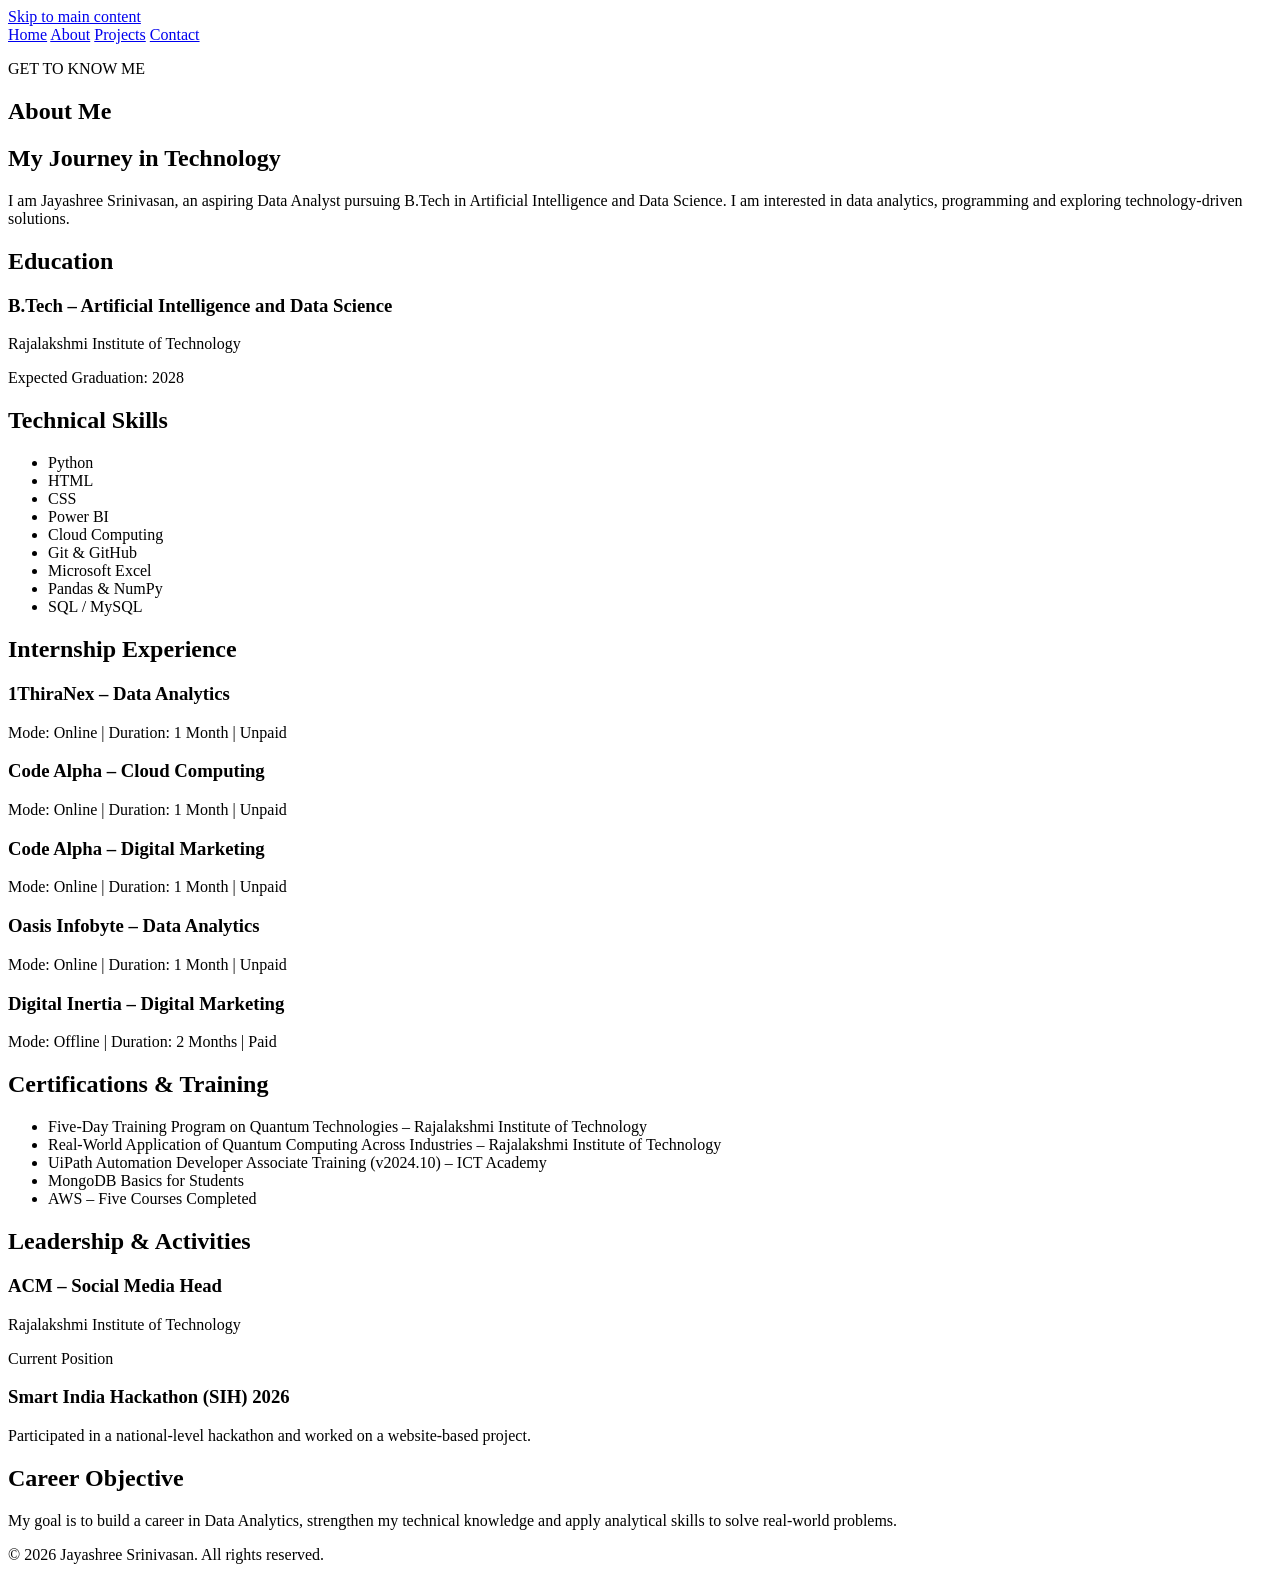
==== about.html @ 3fba59a2 "Add files via upload" ====
<!DOCTYPE html>
<html lang="en">
<head>
    <meta charset="UTF-8">
    <meta name="viewport" content="width=device-width, initial-scale=1.0">
    <meta name="description" content="About Jayashree Srinivasan, aspiring Data Analyst, her education, internships, certifications and leadership experience.">
    <meta name="author" content="Jayashree Srinivasan">
    <title>About Me | Jayashree Srinivasan</title>
    <link rel="stylesheet" href="css/style.css">
</head>
<body>

    <a class="skip-link" href="#main-content">Skip to main content</a>

    <header>
        <nav aria-label="Main navigation">
            <a href="index.html">Home</a>
            <a href="about.html" aria-current="page">About</a>
            <a href="projects.html">Projects</a>
            <a href="contact.html">Contact</a>
        </nav>
    </header>

    <main id="main-content">

        <section class="hero" aria-labelledby="about-title">
            <p class="intro-label">GET TO KNOW ME</p>
            <h1 id="about-title">About Me</h1>
            <h2>My Journey in Technology</h2>
            <p>
                I am Jayashree Srinivasan, an aspiring Data Analyst
                pursuing B.Tech in Artificial Intelligence and Data Science.
                I am interested in data analytics, programming and
                exploring technology-driven solutions.
            </p>
        </section>

        <section aria-labelledby="education-title">
            <h2 id="education-title">Education</h2>
            <article>
                <h3>B.Tech – Artificial Intelligence and Data Science</h3>
                <p>Rajalakshmi Institute of Technology</p>
                <p>Expected Graduation: 2028</p>
            </article>
        </section>

        <section aria-labelledby="skills-title">
            <h2 id="skills-title">Technical Skills</h2>
            <ul class="skills-list">
                <li>Python</li>
                <li>HTML</li>
                <li>CSS</li>
                <li>Power BI</li>
                <li>Cloud Computing</li>
                <li>Git &amp; GitHub</li>
                <li>Microsoft Excel</li>
                <li>Pandas &amp; NumPy</li>
                <li>SQL / MySQL</li>
            </ul>
        </section>

        <section aria-labelledby="internship-title">
            <h2 id="internship-title">Internship Experience</h2>

            <article>
                <h3>1ThiraNex – Data Analytics</h3>
                <p>Mode: Online | Duration: 1 Month | Unpaid</p>
            </article>

            <article>
                <h3>Code Alpha – Cloud Computing</h3>
                <p>Mode: Online | Duration: 1 Month | Unpaid</p>
            </article>

            <article>
                <h3>Code Alpha – Digital Marketing</h3>
                <p>Mode: Online | Duration: 1 Month | Unpaid</p>
            </article>

            <article>
                <h3>Oasis Infobyte – Data Analytics</h3>
                <p>Mode: Online | Duration: 1 Month | Unpaid</p>
            </article>

            <article>
                <h3>Digital Inertia – Digital Marketing</h3>
                <p>Mode: Offline | Duration: 2 Months | Paid</p>
            </article>
        </section>

        <section aria-labelledby="certifications-title">
            <h2 id="certifications-title">Certifications &amp; Training</h2>
            <ul>
                <li>Five-Day Training Program on Quantum Technologies – Rajalakshmi Institute of Technology</li>
                <li>Real-World Application of Quantum Computing Across Industries – Rajalakshmi Institute of Technology</li>
                <li>UiPath Automation Developer Associate Training (v2024.10) – ICT Academy</li>
                <li>MongoDB Basics for Students</li>
                <li>AWS – Five Courses Completed</li>
            </ul>
        </section>

        <section aria-labelledby="leadership-title">
            <h2 id="leadership-title">Leadership &amp; Activities</h2>

            <article>
                <h3>ACM – Social Media Head</h3>
                <p>Rajalakshmi Institute of Technology</p>
                <p>Current Position</p>
            </article>

            <article>
                <h3>Smart India Hackathon (SIH) 2026</h3>
                <p>Participated in a national-level hackathon and worked on a website-based project.</p>
            </article>
        </section>

        <section aria-labelledby="goal-title">
            <h2 id="goal-title">Career Objective</h2>
            <p>
                My goal is to build a career in Data Analytics,
                strengthen my technical knowledge and apply analytical
                skills to solve real-world problems.
            </p>
        </section>

    </main>

    <footer>
        <p>&copy; 2026 Jayashree Srinivasan. All rights reserved.</p>
    </footer>

</body>
</html>
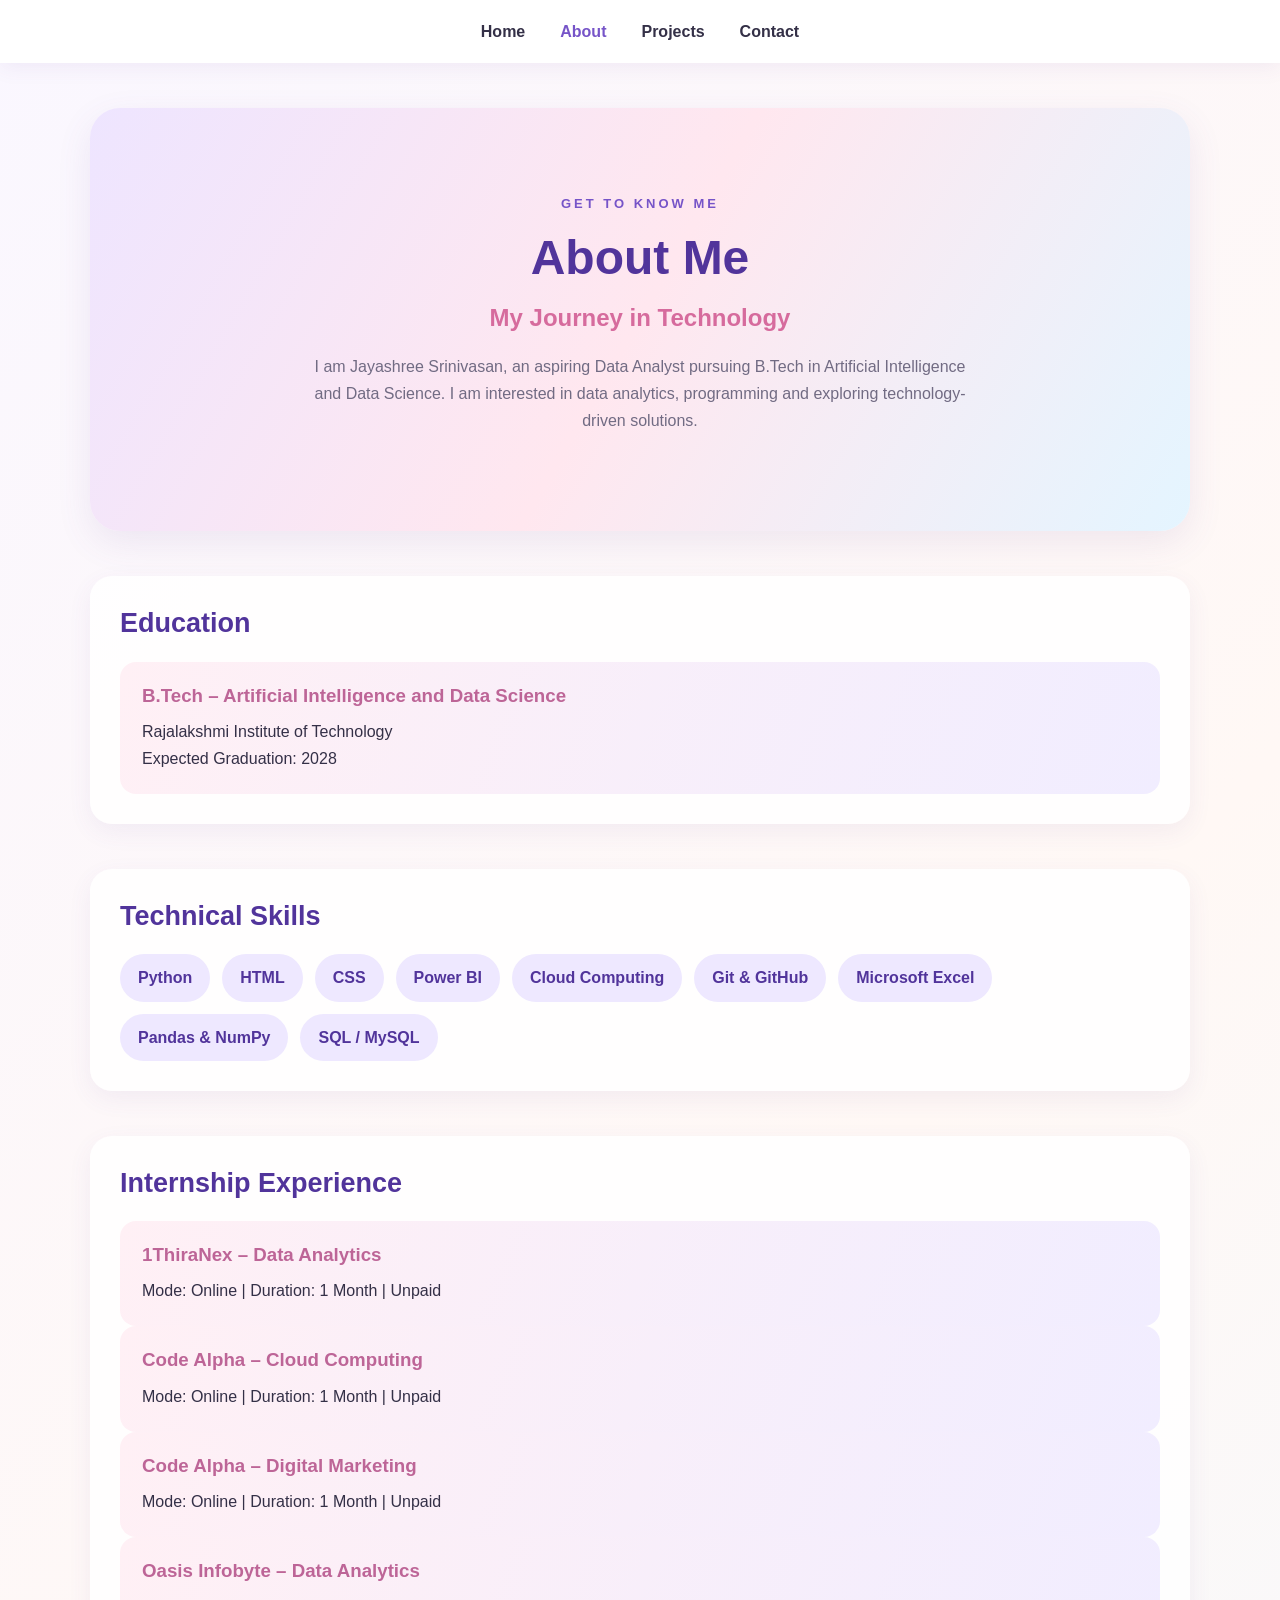
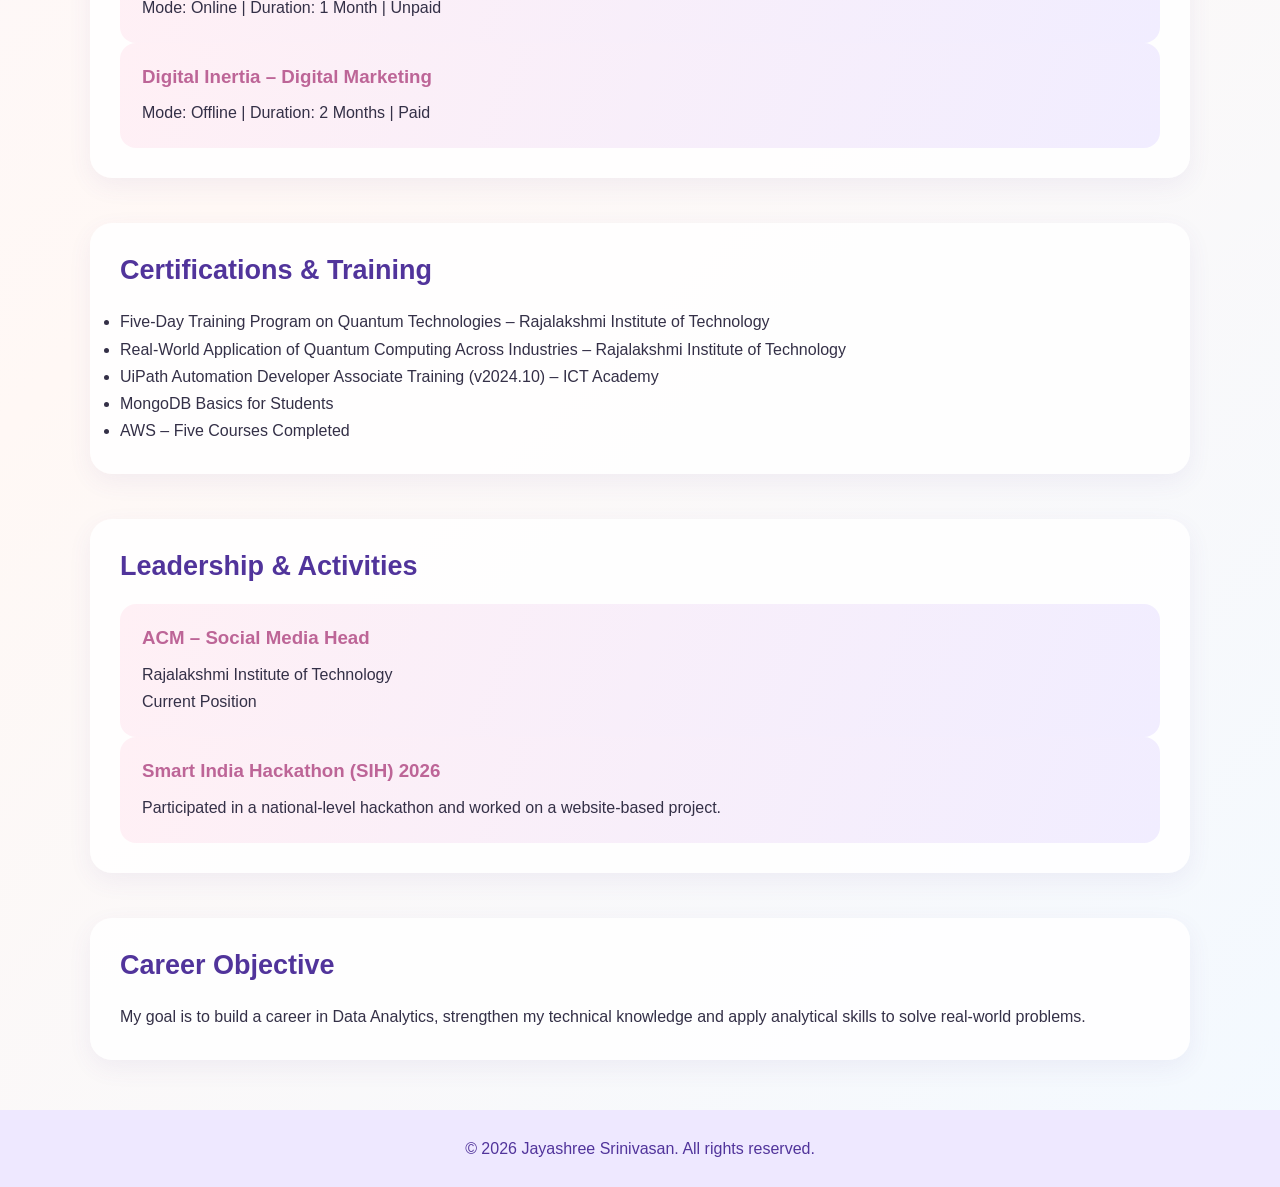
==== commit 31995547: "Task 2 - Advanced CSS and Dark Mode" ====
--- a/about.html
+++ b/about.html
@@ -1,134 +1,134 @@
-
-<!DOCTYPE html>
-<html lang="en">
-<head>
-    <meta charset="UTF-8">
-    <meta name="viewport" content="width=device-width, initial-scale=1.0">
-    <meta name="description" content="About Jayashree Srinivasan, aspiring Data Analyst, her education, internships, certifications and leadership experience.">
-    <meta name="author" content="Jayashree Srinivasan">
-    <title>About Me | Jayashree Srinivasan</title>
-    <link rel="stylesheet" href="css/style.css">
-</head>
-<body>
-
-    <a class="skip-link" href="#main-content">Skip to main content</a>
-
-    <header>
-        <nav aria-label="Main navigation">
-            <a href="index.html">Home</a>
-            <a href="about.html" aria-current="page">About</a>
-            <a href="projects.html">Projects</a>
-            <a href="contact.html">Contact</a>
-        </nav>
-    </header>
-
-    <main id="main-content">
-
-        <section class="hero" aria-labelledby="about-title">
-            <p class="intro-label">GET TO KNOW ME</p>
-            <h1 id="about-title">About Me</h1>
-            <h2>My Journey in Technology</h2>
-            <p>
-                I am Jayashree Srinivasan, an aspiring Data Analyst
-                pursuing B.Tech in Artificial Intelligence and Data Science.
-                I am interested in data analytics, programming and
-                exploring technology-driven solutions.
-            </p>
-        </section>
-
-        <section aria-labelledby="education-title">
-            <h2 id="education-title">Education</h2>
-            <article>
-                <h3>B.Tech – Artificial Intelligence and Data Science</h3>
-                <p>Rajalakshmi Institute of Technology</p>
-                <p>Expected Graduation: 2028</p>
-            </article>
-        </section>
-
-        <section aria-labelledby="skills-title">
-            <h2 id="skills-title">Technical Skills</h2>
-            <ul class="skills-list">
-                <li>Python</li>
-                <li>HTML</li>
-                <li>CSS</li>
-                <li>Power BI</li>
-                <li>Cloud Computing</li>
-                <li>Git &amp; GitHub</li>
-                <li>Microsoft Excel</li>
-                <li>Pandas &amp; NumPy</li>
-                <li>SQL / MySQL</li>
-            </ul>
-        </section>
-
-        <section aria-labelledby="internship-title">
-            <h2 id="internship-title">Internship Experience</h2>
-
-            <article>
-                <h3>1ThiraNex – Data Analytics</h3>
-                <p>Mode: Online | Duration: 1 Month | Unpaid</p>
-            </article>
-
-            <article>
-                <h3>Code Alpha – Cloud Computing</h3>
-                <p>Mode: Online | Duration: 1 Month | Unpaid</p>
-            </article>
-
-            <article>
-                <h3>Code Alpha – Digital Marketing</h3>
-                <p>Mode: Online | Duration: 1 Month | Unpaid</p>
-            </article>
-
-            <article>
-                <h3>Oasis Infobyte – Data Analytics</h3>
-                <p>Mode: Online | Duration: 1 Month | Unpaid</p>
-            </article>
-
-            <article>
-                <h3>Digital Inertia – Digital Marketing</h3>
-                <p>Mode: Offline | Duration: 2 Months | Paid</p>
-            </article>
-        </section>
-
-        <section aria-labelledby="certifications-title">
-            <h2 id="certifications-title">Certifications &amp; Training</h2>
-            <ul>
-                <li>Five-Day Training Program on Quantum Technologies – Rajalakshmi Institute of Technology</li>
-                <li>Real-World Application of Quantum Computing Across Industries – Rajalakshmi Institute of Technology</li>
-                <li>UiPath Automation Developer Associate Training (v2024.10) – ICT Academy</li>
-                <li>MongoDB Basics for Students</li>
-                <li>AWS – Five Courses Completed</li>
-            </ul>
-        </section>
-
-        <section aria-labelledby="leadership-title">
-            <h2 id="leadership-title">Leadership &amp; Activities</h2>
-
-            <article>
-                <h3>ACM – Social Media Head</h3>
-                <p>Rajalakshmi Institute of Technology</p>
-                <p>Current Position</p>
-            </article>
-
-            <article>
-                <h3>Smart India Hackathon (SIH) 2026</h3>
-                <p>Participated in a national-level hackathon and worked on a website-based project.</p>
-            </article>
-        </section>
-
-        <section aria-labelledby="goal-title">
-            <h2 id="goal-title">Career Objective</h2>
-            <p>
-                My goal is to build a career in Data Analytics,
-                strengthen my technical knowledge and apply analytical
-                skills to solve real-world problems.
-            </p>
-        </section>
-
-    </main>
-
-    <footer>
-        <p>&copy; 2026 Jayashree Srinivasan. All rights reserved.</p>
-    </footer>
-
-</body>
-</html>
+
+<!DOCTYPE html>
+<html lang="en">
+<head>
+    <meta charset="UTF-8">
+    <meta name="viewport" content="width=device-width, initial-scale=1.0">
+    <meta name="description" content="About Jayashree Srinivasan, aspiring Data Analyst, her education, internships, certifications and leadership experience.">
+    <meta name="author" content="Jayashree Srinivasan">
+    <title>About Me | Jayashree Srinivasan</title>
+    <link rel="stylesheet" href="css/style.css">
+</head>
+<body>
+
+    <a class="skip-link" href="#main-content">Skip to main content</a>
+
+    <header>
+        <nav aria-label="Main navigation">
+            <a href="index.html">Home</a>
+            <a href="about.html" aria-current="page">About</a>
+            <a href="projects.html">Projects</a>
+            <a href="contact.html">Contact</a>
+        </nav>
+    </header>
+
+    <main id="main-content">
+
+        <section class="hero" aria-labelledby="about-title">
+            <p class="intro-label">GET TO KNOW ME</p>
+            <h1 id="about-title">About Me</h1>
+            <h2>My Journey in Technology</h2>
+            <p>
+                I am Jayashree Srinivasan, an aspiring Data Analyst
+                pursuing B.Tech in Artificial Intelligence and Data Science.
+                I am interested in data analytics, programming and
+                exploring technology-driven solutions.
+            </p>
+        </section>
+
+        <section aria-labelledby="education-title">
+            <h2 id="education-title">Education</h2>
+            <article>
+                <h3>B.Tech – Artificial Intelligence and Data Science</h3>
+                <p>Rajalakshmi Institute of Technology</p>
+                <p>Expected Graduation: 2028</p>
+            </article>
+        </section>
+
+        <section aria-labelledby="skills-title">
+            <h2 id="skills-title">Technical Skills</h2>
+            <ul class="skills-list">
+                <li>Python</li>
+                <li>HTML</li>
+                <li>CSS</li>
+                <li>Power BI</li>
+                <li>Cloud Computing</li>
+                <li>Git &amp; GitHub</li>
+                <li>Microsoft Excel</li>
+                <li>Pandas &amp; NumPy</li>
+                <li>SQL / MySQL</li>
+            </ul>
+        </section>
+
+        <section aria-labelledby="internship-title">
+            <h2 id="internship-title">Internship Experience</h2>
+
+            <article>
+                <h3>1ThiraNex – Data Analytics</h3>
+                <p>Mode: Online | Duration: 1 Month | Unpaid</p>
+            </article>
+
+            <article>
+                <h3>Code Alpha – Cloud Computing</h3>
+                <p>Mode: Online | Duration: 1 Month | Unpaid</p>
+            </article>
+
+            <article>
+                <h3>Code Alpha – Digital Marketing</h3>
+                <p>Mode: Online | Duration: 1 Month | Unpaid</p>
+            </article>
+
+            <article>
+                <h3>Oasis Infobyte – Data Analytics</h3>
+                <p>Mode: Online | Duration: 1 Month | Unpaid</p>
+            </article>
+
+            <article>
+                <h3>Digital Inertia – Digital Marketing</h3>
+                <p>Mode: Offline | Duration: 2 Months | Paid</p>
+            </article>
+        </section>
+
+        <section aria-labelledby="certifications-title">
+            <h2 id="certifications-title">Certifications &amp; Training</h2>
+            <ul>
+                <li>Five-Day Training Program on Quantum Technologies – Rajalakshmi Institute of Technology</li>
+                <li>Real-World Application of Quantum Computing Across Industries – Rajalakshmi Institute of Technology</li>
+                <li>UiPath Automation Developer Associate Training (v2024.10) – ICT Academy</li>
+                <li>MongoDB Basics for Students</li>
+                <li>AWS – Five Courses Completed</li>
+            </ul>
+        </section>
+
+        <section aria-labelledby="leadership-title">
+            <h2 id="leadership-title">Leadership &amp; Activities</h2>
+
+            <article>
+                <h3>ACM – Social Media Head</h3>
+                <p>Rajalakshmi Institute of Technology</p>
+                <p>Current Position</p>
+            </article>
+
+            <article>
+                <h3>Smart India Hackathon (SIH) 2026</h3>
+                <p>Participated in a national-level hackathon and worked on a website-based project.</p>
+            </article>
+        </section>
+
+        <section aria-labelledby="goal-title">
+            <h2 id="goal-title">Career Objective</h2>
+            <p>
+                My goal is to build a career in Data Analytics,
+                strengthen my technical knowledge and apply analytical
+                skills to solve real-world problems.
+            </p>
+        </section>
+
+    </main>
+
+    <footer>
+        <p>&copy; 2026 Jayashree Srinivasan. All rights reserved.</p>
+    </footer>
+
+</body>
+</html>
--- a/css/style.css
+++ b/css/style.css
@@ -0,0 +1,484 @@
+
+@import url('https://fonts.googleapis.com/css2?family=DM+Sans:wght@400;500;600;700&family=Poppins:wght@500;600;700;800&display=swap');
+
+:root {
+    --purple: #7654c8;
+    --purple-dark: #51349b;
+    --pink: #f3a4c5;
+    --blue: #a9d9f7;
+    --peach: #ffdfcc;
+    --lavender: #eee8ff;
+    --text: #343047;
+    --muted: #716b83;
+    --white: #ffffff;
+    --bg: #faf7ff;
+}
+
+* {
+    margin: 0;
+    padding: 0;
+    box-sizing: border-box;
+}
+
+html {
+    scroll-behavior: smooth;
+}
+
+body {
+    font-family: 'DM Sans', sans-serif;
+    color: var(--text);
+    background: linear-gradient(135deg, #faf7ff, #fff8f5, #f3f9ff);
+    line-height: 1.7;
+}
+
+.skip-link {
+    position: absolute;
+    top: -100px;
+    left: 15px;
+    background: var(--purple-dark);
+    color: white;
+    padding: 12px 18px;
+    border-radius: 8px;
+    z-index: 1000;
+}
+
+.skip-link:focus {
+    top: 15px;
+}
+
+header {
+    background: rgba(255, 255, 255, 0.92);
+    padding: 18px 8%;
+    box-shadow: 0 4px 20px rgba(100, 70, 150, 0.08);
+    position: sticky;
+    top: 0;
+    z-index: 100;
+}
+
+nav {
+    display: flex;
+    justify-content: center;
+    flex-wrap: wrap;
+    gap: 35px;
+}
+
+nav a {
+    text-decoration: none;
+    color: var(--text);
+    font-weight: 600;
+    transition: 0.3s;
+}
+
+nav a:hover,
+nav a[aria-current="page"] {
+    color: var(--purple);
+}
+
+a:focus-visible,
+button:focus-visible {
+    outline: 3px solid #e58bb7;
+    outline-offset: 4px;
+}
+
+main {
+    width: min(1100px, 90%);
+    margin: auto;
+}
+
+.hero {
+    text-align: center;
+    padding: 85px 25px;
+    margin: 45px 0;
+    border-radius: 30px;
+    background: linear-gradient(120deg, #eee5ff, #ffe7ef, #e4f5ff);
+    box-shadow: 0 12px 35px rgba(110, 80, 160, 0.10);
+}
+
+.profile-initials {
+    width: 125px;
+    height: 125px;
+    margin: 0 auto 25px;
+    display: grid;
+    place-items: center;
+    border-radius: 50%;
+    background: linear-gradient(135deg, #9b7be8, #f3a4c5);
+    color: white;
+    font-family: 'Poppins', sans-serif;
+    font-size: 42px;
+    font-weight: 800;
+    box-shadow: 0 8px 25px rgba(120, 80, 190, 0.25);
+}
+
+.intro-label {
+    color: var(--purple);
+    font-weight: 700;
+    letter-spacing: 3px;
+    font-size: 13px;
+    margin-bottom: 12px;
+}
+
+h1, h2, h3 {
+    font-family: 'Poppins', sans-serif;
+    line-height: 1.3;
+}
+
+h1 {
+    font-size: clamp(30px, 5vw, 48px);
+    color: var(--purple-dark);
+    margin-bottom: 12px;
+}
+
+.hero h2 {
+    color: #d66b9d;
+    font-size: 24px;
+    margin-bottom: 20px;
+}
+
+.hero > p:not(.intro-label) {
+    max-width: 680px;
+    margin: 12px auto;
+    color: var(--muted);
+}
+
+.location {
+    font-weight: 600;
+}
+
+.hero-links {
+    display: flex;
+    justify-content: center;
+    flex-wrap: wrap;
+    gap: 15px;
+    margin-top: 28px;
+}
+
+.button-link {
+    display: inline-block;
+    padding: 12px 25px;
+    border-radius: 30px;
+    text-decoration: none;
+    color: white;
+    font-weight: 700;
+    background: linear-gradient(100deg, #8c68d9, #d77eaf);
+    box-shadow: 0 6px 15px rgba(130, 85, 180, 0.18);
+    transition: transform 0.3s, box-shadow 0.3s;
+}
+
+.button-link:hover {
+    transform: translateY(-4px);
+    box-shadow: 0 10px 20px rgba(130, 85, 180, 0.25);
+}
+
+.secondary-button {
+    color: var(--purple-dark);
+    background: white;
+    border: 1px solid #d9cafa;
+}
+
+section:not(.hero) {
+    margin: 45px 0;
+    padding: 30px;
+    background: rgba(255, 255, 255, 0.88);
+    border-radius: 22px;
+    box-shadow: 0 8px 25px rgba(100, 70, 150, 0.07);
+}
+
+section h2 {
+    color: var(--purple-dark);
+    font-size: 27px;
+    margin-bottom: 20px;
+}
+
+section h3 {
+    color: #bd6597;
+    margin-bottom: 10px;
+}
+
+.skills-list {
+    display: flex;
+    flex-wrap: wrap;
+    gap: 12px;
+    list-style: none;
+}
+
+.skills-list li {
+    background: var(--lavender);
+    color: var(--purple-dark);
+    padding: 10px 18px;
+    border-radius: 25px;
+    font-weight: 600;
+}
+
+article {
+    padding: 22px;
+    border-radius: 16px;
+    background: linear-gradient(110deg, #fff0f5, #f1edff);
+}
+
+footer {
+    text-align: center;
+    padding: 25px;
+    background: #eee8ff;
+    color: var(--purple-dark);
+    margin-top: 50px;
+}
+
+@media (max-width: 600px) {
+    header {
+        padding: 15px 5%;
+    }
+
+    nav {
+        gap: 15px;
+    }
+
+    .hero {
+        padding: 55px 18px;
+        margin: 25px 0;
+    }
+
+    section:not(.hero) {
+        padding: 22px;
+    }
+
+    .hero-links {
+        flex-direction: column;
+        align-items: center;
+    }
+}
+
+/* Project cards */
+/* Advanced Responsive CSS Grid */
+
+.project-grid {
+    display: grid;
+    grid-template-columns: repeat( auto-fit, minmax(min(100%, 280px), 1fr));
+    gap: 25px;
+    align-items: stretch;
+}
+
+.project-card {
+    display: flex;
+    flex-direction: column;
+    height: 100%;
+    padding: 25px;
+    border-radius: 20px;
+    border: 1px solid rgba(120, 90, 170, 0.10);
+    transition: transform 0.3s ease, box-shadow 0.3s ease;
+}
+
+.project-card:hover {
+    transform: translateY(-7px);
+    box-shadow: 0 14px 28px rgba(100, 70, 150, 0.13);
+}
+
+.project-card h3 {
+    color: #51349b;
+    margin: 12px 0;
+}
+
+.project-card p {
+    color: #625d70;
+    margin-top: 8px;
+}
+
+.project-number {
+    display: inline-block;
+    font-family: 'Poppins', sans-serif;
+    font-weight: 800;
+    color: #7654c8;
+    background: white;
+    padding: 6px 13px;
+    border-radius: 20px;
+}
+
+.project-one {
+    background: linear-gradient(135deg, #ffe8f1, #fff5fa);
+}
+
+.project-two {
+    background: linear-gradient(135deg, #e4f4ff, #f2f9ff);
+}
+
+.project-three {
+    background: linear-gradient(135deg, #e9e3ff, #f8f5ff);
+}
+
+.project-four {
+    background: linear-gradient(135deg, #e2f5e9, #f4fff7);
+}
+
+.project-five {
+    background: linear-gradient(135deg, #ffeedc, #fff9f0);
+}
+
+/* Contact form */
+.form-group {
+    margin-bottom: 20px;
+}
+
+.form-group label {
+    display: block;
+    font-weight: 600;
+    margin-bottom: 8px;
+    color: #51349b;
+}
+
+.form-group input,
+.form-group textarea {
+    width: 100%;
+    padding: 13px 15px;
+    border: 1px solid #d9cafa;
+    border-radius: 12px;
+    font: inherit;
+    color: #343047;
+    background: #fff;
+}
+
+.form-group input:focus,
+.form-group textarea:focus {
+    outline: 3px solid #eee1ff;
+    border-color: #7654c8;
+}
+
+.form-group textarea {
+    resize: vertical;
+}
+
+button.button-link {
+    border: none;
+    cursor: pointer;
+    font: inherit;
+    font-weight: 700;
+}
+
+button.button-link:hover {
+    filter: brightness(1.05);
+}
+/* Profile Photo */
+.profile-photo {
+    display: block;
+    width: 150px;
+    height: 150px;
+    object-fit: cover;
+    object-position: center;
+    border-radius: 50%;
+    border: 5px solid white;
+    margin: 0 auto 25px;
+    box-shadow: 0 8px 25px rgba(120, 80, 190, 0.2);
+    transition: transform 0.3s ease;
+}
+
+.profile-photo:hover {
+    transform: scale(1.05);
+}
+
+/* Dark Mode Theme */
+
+body.dark-mode {
+    --text: #f1eaff;
+    --muted: #c4bad8;
+    --white: #252033;
+    --bg: #191625;
+
+    background: var(--bg);
+    color: var(--text);
+}
+
+body.dark-mode header {
+    background: #252033;
+}
+
+body.dark-mode nav a {
+    color: #f1eaff;
+}
+
+body.dark-mode nav a:hover,
+body.dark-mode nav a[aria-current="page"] {
+    color: #e4b5ff;
+}
+
+body.dark-mode .hero {
+    background: linear-gradient(120deg, #302442, #3b2638, #233447);
+}
+
+body.dark-mode h1,
+body.dark-mode section h2 {
+    color: #e4c5ff;
+}
+
+body.dark-mode .hero h2,
+body.dark-mode section h3 {
+    color: #f3a4c5;
+}
+
+body.dark-mode .hero > p:not(.intro-label) {
+    color: #d0c5e0;
+}
+
+body.dark-mode section:not(.hero) {
+    background: #252033;
+}
+
+body.dark-mode article {
+    background: #352b46;
+}
+
+body.dark-mode .skills-list li {
+    background: #403458;
+    color: #f1eaff;
+}
+
+body.dark-mode footer {
+    background: #252033;
+    color: #e4c5ff;
+}
+
+body.dark-mode .project-card {
+    background: #30283d;
+    border-color: #514366;
+}
+
+body.dark-mode .project-card h3,
+body.dark-mode .project-card p {
+    color: #f1eaff;
+}
+
+body.dark-mode .project-number {
+    background: #403458;
+    color: #f1eaff;
+}
+
+body.dark-mode .form-group label {
+    color: #e4c5ff;
+}
+
+body.dark-mode .form-group input,
+body.dark-mode .form-group textarea {
+    background: #30283d;
+    color: white;
+    border-color: #665481;
+}
+
+body.dark-mode .secondary-button {
+    background: #352b46;
+    color: #f1eaff;
+    border-color: #665481;
+}
+
+/* Theme Toggle Button */
+
+.theme-toggle {
+    padding: 9px 16px;
+    border: 1px solid #d9cafa;
+    border-radius: 25px;
+    background: #eee8ff;
+    color: #51349b;
+    font-weight: 700;
+    cursor: pointer;
+    transition: all 0.3s ease;
+}
+
+.theme-toggle:hover {
+    transform: translateY(-2px);
+}
